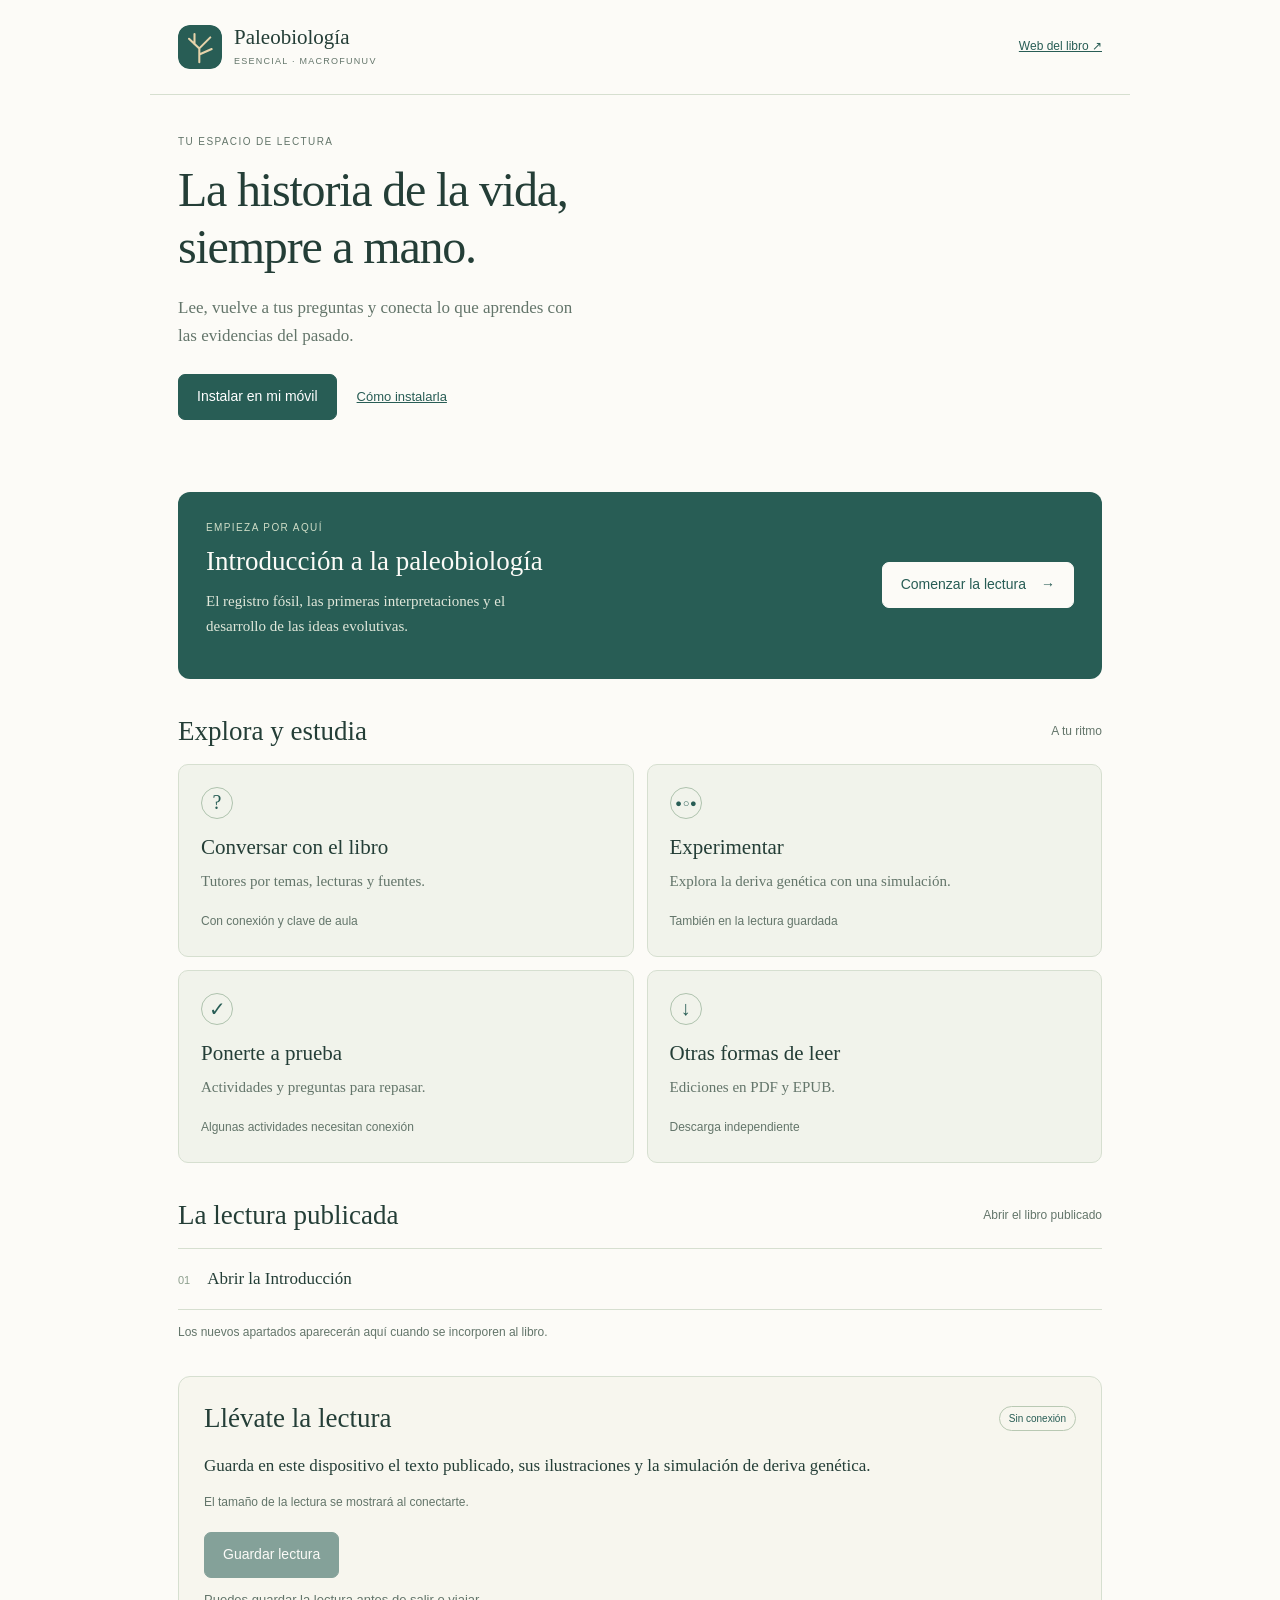
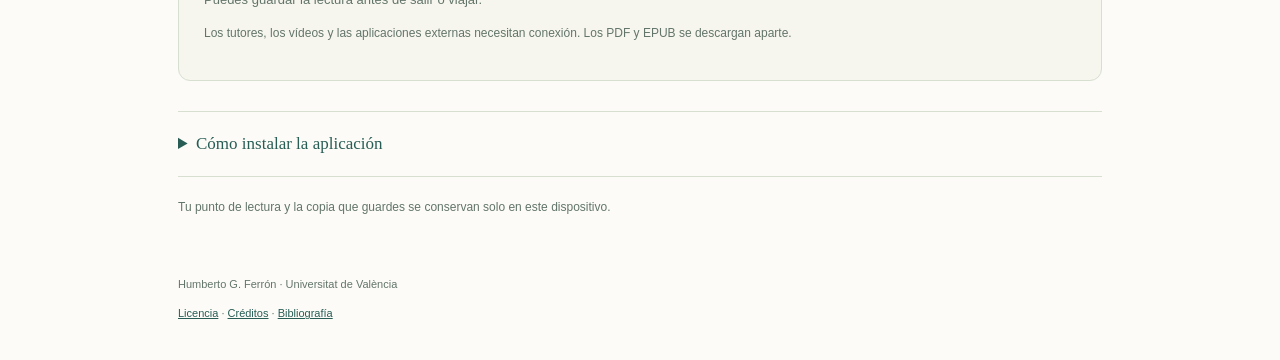
==== portal/app/index.html @ aa5fdee0 "Añadir aplicación instalable con lectura sin conexión y continuidad por pasajes" ====
<!doctype html>
<html lang="es"><head><meta charset="utf-8"><meta name="viewport" content="width=device-width,initial-scale=1,viewport-fit=cover"><meta name="description" content="Tu espacio de lectura y estudio de Paleobiología Esencial. Instala la aplicación y guarda la lectura publicada para consultarla sin conexión."><title>Tu espacio de lectura · Paleobiología Esencial</title>
<!-- paleo-app:start -->
<link rel="manifest" href="../manifest.webmanifest">
<meta name="theme-color" content="#285d55">
<link rel="apple-touch-icon" href="../assets/app-icon-192.png">
<link rel="stylesheet" href="../assets/app.css">
<script src="../assets/app.js" defer></script>
<!-- paleo-app:end -->
</head>
<body class="mobile-app"><div class="app-shell">
<header class="app-header"><a class="app-brand" href="../index.html"><img src="../assets/app-icon.svg" width="44" height="44" alt=""><span>Paleobiología<small>ESENCIAL · MACROFUNUV</small></span></a><a class="app-web-link" href="../index.html">Web del libro ↗</a></header>
<main class="app-main" id="contenido">
<section class="app-welcome" aria-labelledby="welcome-title"><p class="app-eyebrow">Tu espacio de lectura</p><h1 id="welcome-title">La historia de la vida,<br>siempre a mano.</h1><p>Lee, vuelve a tus preguntas y conecta lo que aprendes con las evidencias del pasado.</p><div class="app-install-row"><button class="app-button" type="button" data-install-app>Instalar en mi móvil</button><a class="app-text-link" href="#instalar">Cómo instalarla</a></div><p class="app-status" id="install-status" role="status"></p></section>
<section class="app-resume" aria-labelledby="resume-title"><div><p class="app-eyebrow" id="resume-label">Empieza por aquí</p><h2 id="resume-title">Introducción a la paleobiología</h2><p id="resume-description">El registro fósil, las primeras interpretaciones y el desarrollo de las ideas evolutivas.</p></div><a class="app-button app-button-light" id="continue-reading" href="../es/introduccion.html">Comenzar la lectura <span aria-hidden="true">→</span></a></section>
<section class="app-section" aria-labelledby="explore-title"><div class="app-section-heading"><h2 id="explore-title">Explora y estudia</h2><span class="app-small">A tu ritmo</span></div><div class="app-tiles"><a class="app-tile" href="../asistentes/"><span class="app-tile-icon" aria-hidden="true">?</span><h3>Conversar con el libro</h3><p>Tutores por temas, lecturas y fuentes.</p><span class="app-small">Con conexión y clave de aula</span></a><a class="app-tile" href="../laboratorio/deriva.html"><span class="app-tile-icon app-tile-dots" aria-hidden="true">● ○ ●</span><h3>Experimentar</h3><p>Explora la deriva genética con una simulación.</p><span class="app-small">También en la lectura guardada</span></a><a class="app-tile" href="../ejercicios.html"><span class="app-tile-icon" aria-hidden="true">✓</span><h3>Ponerte a prueba</h3><p>Actividades y preguntas para repasar.</p><span class="app-small">Algunas actividades necesitan conexión</span></a><a class="app-tile" href="../descargas.html"><span class="app-tile-icon" aria-hidden="true">↓</span><h3>Otras formas de leer</h3><p>Ediciones en PDF y EPUB.</p><span class="app-small">Descarga independiente</span></a></div></section>
<section class="app-section" aria-labelledby="contents-title"><div class="app-section-heading"><h2 id="contents-title">La lectura publicada</h2><span class="app-small" id="edition-label">Edición en preparación</span></div><ol class="app-blocks" id="published-blocks"><li><a href="../es/introduccion.html">Abrir la Introducción</a></li></ol><p class="app-small">Los nuevos apartados aparecerán aquí cuando se incorporen al libro.</p></section>
<section class="app-offline-card" aria-labelledby="offline-title"><div class="app-section-heading"><h2 id="offline-title">Llévate la lectura</h2><span class="app-tag">Sin conexión</span></div><p>Guarda en este dispositivo el texto publicado, sus ilustraciones y la simulación de deriva genética.</p><p class="app-small" id="offline-size">Consultando el tamaño de la lectura…</p><div class="app-offline-actions"><button class="app-button" id="save-reading" type="button" disabled>Guardar lectura</button><button class="app-text-button" id="delete-reading" type="button" hidden>Eliminar copia guardada</button></div><progress id="download-progress" max="100" value="0" hidden aria-label="Progreso de guardado de la lectura"></progress><p class="app-status" id="offline-status" role="status">Preparando el guardado en este navegador…</p><p class="app-small">Los tutores, los vídeos y las aplicaciones externas necesitan conexión. Los PDF y EPUB se descargan aparte.</p></section>
<details class="app-help" id="instalar"><summary>Cómo instalar la aplicación</summary><p>En Android, abre esta página en Chrome y pulsa «Instalar en mi móvil». Si el navegador no muestra la instalación, abre su menú ⋮ y busca «Instalar aplicación» o «Añadir a pantalla de inicio».</p><p>Después podrás abrir Paleobiología desde su propio icono. El libro publicado se actualizará al conectarte; si guardas una copia para leer sin conexión, podrás actualizarla desde esta página.</p><p>También puedes seguir leyendo desde la web. La instalación no es necesaria para acceder al material.</p></details>
<p class="app-device-note">Tu punto de lectura y la copia que guardes se conservan solo en este dispositivo.</p>
</main><footer class="app-footer"><p>Humberto G. Ferrón · Universitat de València</p><p><a href="../es/licencia.html">Licencia</a> · <a href="../creditos.html">Créditos</a> · <a href="../es/bibliografia.html">Bibliografía</a></p></footer>
<nav class="app-bottom-nav" aria-label="Navegación de la aplicación"><a href="./" aria-current="page">Inicio</a><a href="../es/introduccion.html">Leer</a><a href="../asistentes/">Tutores</a><a href="../recursos.html">Actividades</a></nav>
</div></body></html>
---- portal/assets/app.css ----
:root{--app-paper:#fcfbf7;--app-ink:#243e37;--app-green:#285d55;--app-soft:#edf1e7;--app-line:#d6dfd0;--app-muted:#63756a;--app-gold:#e6d3aa}.mobile-app{margin:0;background:var(--app-paper);color:var(--app-ink);font:17px/1.65 Georgia,serif}.mobile-app *{box-sizing:border-box}.mobile-app [hidden]{display:none!important}.app-shell{max-width:980px;margin:auto}.app-header{display:flex;align-items:center;justify-content:space-between;gap:20px;padding:24px 28px;border-bottom:1px solid var(--app-line)}.app-brand{display:flex;align-items:center;gap:12px;color:var(--app-ink);text-decoration:none;font-size:21px;line-height:1.25}.app-brand img{flex:none;border-radius:12px}.app-brand small{display:block;font:9px/1.7 Arial,sans-serif;letter-spacing:.14em;color:var(--app-muted);margin-top:4px}.app-web-link{font:12px/1.4 Arial,sans-serif;color:var(--app-green);white-space:nowrap}.app-main{padding:26px 28px 34px}.app-main h1,.app-main h2,.app-main h3{font-weight:normal;line-height:1.2;margin:0}.app-main h1{font-size:48px;letter-spacing:-.025em;margin:12px 0 18px}.app-main h2{font-size:27px}.app-main h3{font-size:21px}.app-main p{margin:12px 0}.app-welcome{padding:13px 0 27px;max-width:650px}.app-welcome>p:not(.app-eyebrow):not(.app-status){max-width:48ch;color:var(--app-muted)}.app-eyebrow{font:10px/1.5 Arial,sans-serif;letter-spacing:.14em;text-transform:uppercase;color:var(--app-muted);margin:0!important}.app-install-row{display:flex;align-items:center;gap:20px;margin-top:24px;flex-wrap:wrap}.app-button{display:inline-flex;align-items:center;justify-content:center;gap:15px;min-height:46px;border:1px solid var(--app-green);border-radius:7px;padding:11px 18px;background:var(--app-green);color:#fff;text-decoration:none;font:14px/1.4 Arial,sans-serif;cursor:pointer;text-align:center}.app-button:disabled{opacity:.55;cursor:default}.app-text-link,.app-text-button{font:13px/1.5 Arial,sans-serif;color:var(--app-green)}.app-text-button{border:0;background:transparent;padding:10px 0;cursor:pointer;text-decoration:underline}.app-status{font:13px/1.6 Arial,sans-serif;color:var(--app-muted);min-height:1.6em}.app-resume{background:var(--app-green);color:var(--app-paper);padding:28px;border-radius:12px;display:flex;align-items:center;gap:24px;justify-content:space-between}.app-resume .app-eyebrow{color:#cfddc7}.app-resume h2{font-size:27px;margin-top:10px;max-width:26ch}.app-resume p:not(.app-eyebrow){color:#e0e7da;font-size:15px;max-width:48ch}.app-button-light{background:var(--app-paper);color:var(--app-green);border-color:var(--app-paper);flex:none}.app-section{margin-top:36px}.app-section-heading{display:flex;align-items:center;justify-content:space-between;gap:15px;margin-bottom:17px}.app-small{font:12px/1.7 Arial,sans-serif;color:var(--app-muted)}.app-tiles{display:grid;grid-template-columns:repeat(2,minmax(0,1fr));gap:13px}.app-tile{display:block;background:#f1f3eb;border:1px solid var(--app-line);border-radius:10px;padding:22px;text-decoration:none;color:var(--app-ink)}.app-tile:hover{border-color:#7e9b87;background:#ebefe3}.app-tile p{font-size:15px;color:var(--app-muted);margin:9px 0 12px}.app-tile-icon{display:inline-flex;align-items:center;justify-content:center;width:32px;height:32px;border:1px solid #afc3ae;border-radius:50%;font:20px Georgia,serif;color:var(--app-green);margin-bottom:16px}.app-tile-dots{font-size:11px;letter-spacing:-1px}.app-blocks{list-style:none;margin:0;padding:0;border-top:1px solid var(--app-line);counter-reset:app-block}.app-blocks li{counter-increment:app-block;display:flex;align-items:baseline;gap:17px;border-bottom:1px solid var(--app-line);padding:17px 0}.app-blocks li:before{content:counter(app-block,decimal-leading-zero);font:11px Arial,sans-serif;color:#8d9f8e;flex:none}.app-blocks a{color:var(--app-ink);text-decoration:none;font-size:17px;line-height:1.5}.app-blocks a:hover{text-decoration:underline}.app-offline-card{border:1px solid var(--app-line);padding:25px;border-radius:12px;margin-top:34px;background:#f7f6ee}.app-tag{font:10px Arial,sans-serif;padding:6px 9px;border:1px solid #b9c9b3;border-radius:30px;color:var(--app-green);white-space:nowrap}.app-offline-actions{display:flex;gap:20px;align-items:center;flex-wrap:wrap;margin-top:20px}.app-offline-card progress{display:block;width:100%;height:9px;accent-color:var(--app-green);margin-top:20px}.app-help{border-block:1px solid var(--app-line);padding:18px 0;margin-top:30px}.app-help summary{cursor:pointer;color:var(--app-green);font-size:17px}.app-help p{font-size:15px}.app-device-note{font:12px/1.7 Arial,sans-serif;color:var(--app-muted);margin-top:20px!important}.app-footer{padding:0 28px 26px;font:11px/1.7 Arial,sans-serif;color:var(--app-muted)}.app-footer a{color:var(--app-green)}.app-bottom-nav{display:none}.app-offline-page{max-width:620px;margin:8vh auto}.app-offline-page h1{font-size:40px}.mobile-app a:focus-visible,.mobile-app button:focus-visible,.mobile-app summary:focus-visible{outline:3px solid #ac8236;outline-offset:4px}.paleo-offline-notice{font:13px/1.6 Arial,sans-serif;background:#edf1e7;color:#2e5e55;padding:11px 18px;border-bottom:1px solid #c6d3bd;text-align:center}.paleo-offline-notice a{color:inherit}.paleo-app-download{margin-bottom:25px}.paleo-app-download h2{font-weight:normal}
@media(max-width:650px){.app-header{padding:17px 20px;gap:12px}.app-web-link{font-size:11px}.app-brand{font-size:19px}.app-brand img{width:40px;height:40px}.app-main{padding:19px 20px 30px}.app-main h1{font-size:37px}.app-welcome{padding-top:9px;padding-bottom:20px}.app-resume{padding:23px;display:block}.app-resume h2{font-size:26px}.app-resume .app-button{margin-top:12px;width:100%}.app-section{margin-top:30px}.app-main h2{font-size:25px}.app-section-heading{align-items:baseline}.app-tiles{gap:10px}.app-tile{padding:17px 14px}.app-tile h3{font-size:20px}.app-tile p{font-size:14px}.app-tile .app-small{font-size:11px}.app-offline-card{padding:21px 18px}.app-bottom-nav{position:fixed;bottom:0;left:0;right:0;z-index:1020;display:flex;justify-content:space-around;gap:4px;background:#fcfbf7f5;border-top:1px solid var(--app-line);padding:8px 10px calc(8px + env(safe-area-inset-bottom));backdrop-filter:blur(10px)}.app-bottom-nav a{font:12px/1.5 Arial,sans-serif;color:var(--app-muted);text-decoration:none;padding:9px 12px;min-height:36px}.app-bottom-nav a[aria-current]{background:var(--app-soft);border-radius:7px;color:var(--app-green)}.app-footer{padding:0 20px calc(90px + env(safe-area-inset-bottom))}.app-install-row{gap:16px}.app-offline-page h1{font-size:34px}.app-offline-page{margin-top:3vh}.app-header{padding-top:calc(17px + env(safe-area-inset-top))}}
@media(prefers-reduced-motion:reduce){.mobile-app *{scroll-behavior:auto!important}}@media print{.app-bottom-nav,.app-install-row,.app-offline-actions,.paleo-offline-notice{display:none!important}}
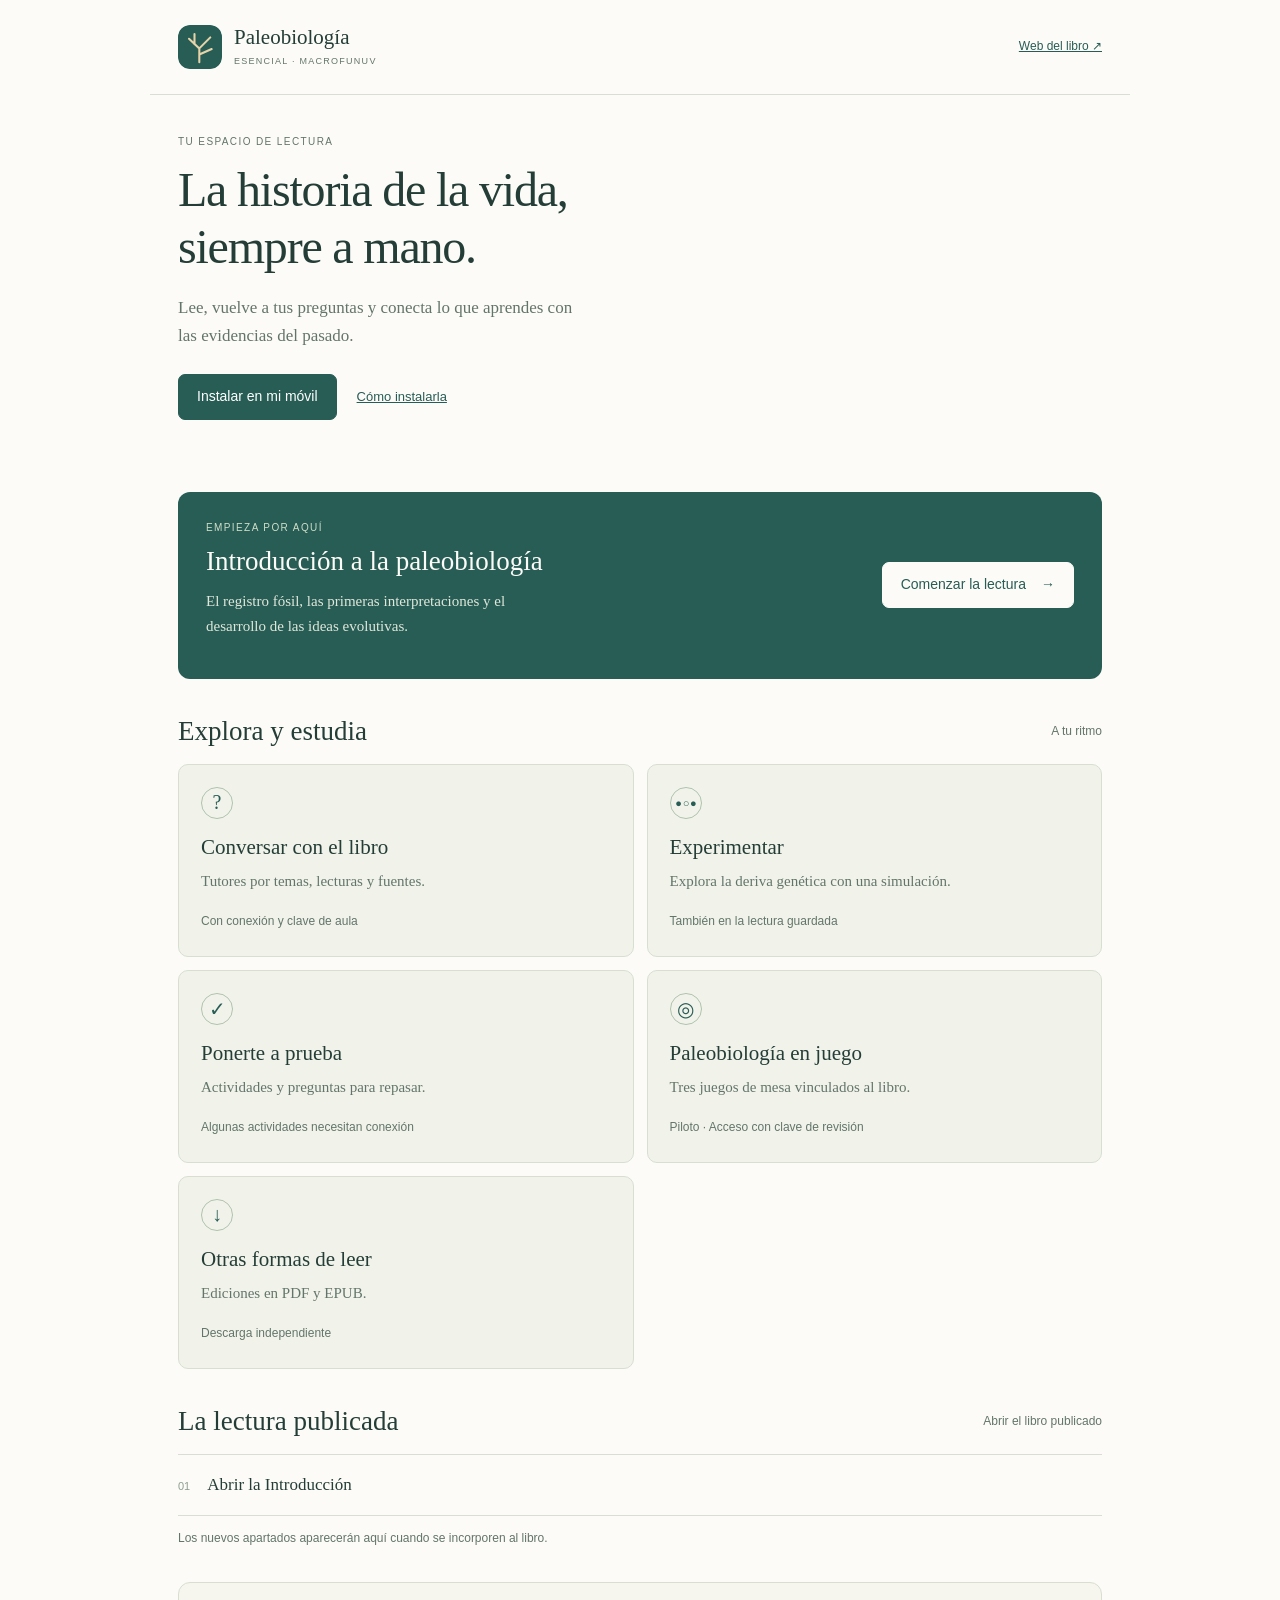
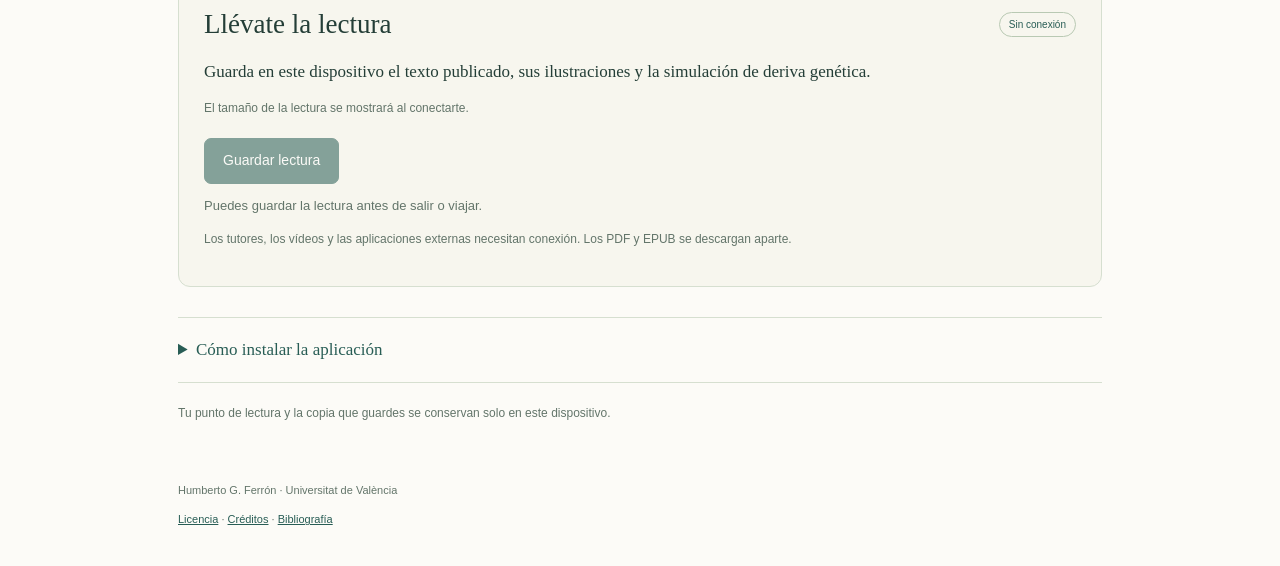
==== commit 6072a9d2: "Añadir la entrada de revisión de Paleobiología en juego" ====
--- a/portal/app/index.html
+++ b/portal/app/index.html
@@ -1,23 +1,23 @@
-<!doctype html>
-<html lang="es"><head><meta charset="utf-8"><meta name="viewport" content="width=device-width,initial-scale=1,viewport-fit=cover"><meta name="description" content="Tu espacio de lectura y estudio de Paleobiología Esencial. Instala la aplicación y guarda la lectura publicada para consultarla sin conexión."><title>Tu espacio de lectura · Paleobiología Esencial</title>
-<!-- paleo-app:start -->
-<link rel="manifest" href="../manifest.webmanifest">
-<meta name="theme-color" content="#285d55">
-<link rel="apple-touch-icon" href="../assets/app-icon-192.png">
-<link rel="stylesheet" href="../assets/app.css">
-<script src="../assets/app.js" defer></script>
-<!-- paleo-app:end -->
-</head>
-<body class="mobile-app"><div class="app-shell">
-<header class="app-header"><a class="app-brand" href="../index.html"><img src="../assets/app-icon.svg" width="44" height="44" alt=""><span>Paleobiología<small>ESENCIAL · MACROFUNUV</small></span></a><a class="app-web-link" href="../index.html">Web del libro ↗</a></header>
-<main class="app-main" id="contenido">
-<section class="app-welcome" aria-labelledby="welcome-title"><p class="app-eyebrow">Tu espacio de lectura</p><h1 id="welcome-title">La historia de la vida,<br>siempre a mano.</h1><p>Lee, vuelve a tus preguntas y conecta lo que aprendes con las evidencias del pasado.</p><div class="app-install-row"><button class="app-button" type="button" data-install-app>Instalar en mi móvil</button><a class="app-text-link" href="#instalar">Cómo instalarla</a></div><p class="app-status" id="install-status" role="status"></p></section>
-<section class="app-resume" aria-labelledby="resume-title"><div><p class="app-eyebrow" id="resume-label">Empieza por aquí</p><h2 id="resume-title">Introducción a la paleobiología</h2><p id="resume-description">El registro fósil, las primeras interpretaciones y el desarrollo de las ideas evolutivas.</p></div><a class="app-button app-button-light" id="continue-reading" href="../es/introduccion.html">Comenzar la lectura <span aria-hidden="true">→</span></a></section>
-<section class="app-section" aria-labelledby="explore-title"><div class="app-section-heading"><h2 id="explore-title">Explora y estudia</h2><span class="app-small">A tu ritmo</span></div><div class="app-tiles"><a class="app-tile" href="../asistentes/"><span class="app-tile-icon" aria-hidden="true">?</span><h3>Conversar con el libro</h3><p>Tutores por temas, lecturas y fuentes.</p><span class="app-small">Con conexión y clave de aula</span></a><a class="app-tile" href="../laboratorio/deriva.html"><span class="app-tile-icon app-tile-dots" aria-hidden="true">● ○ ●</span><h3>Experimentar</h3><p>Explora la deriva genética con una simulación.</p><span class="app-small">También en la lectura guardada</span></a><a class="app-tile" href="../ejercicios.html"><span class="app-tile-icon" aria-hidden="true">✓</span><h3>Ponerte a prueba</h3><p>Actividades y preguntas para repasar.</p><span class="app-small">Algunas actividades necesitan conexión</span></a><a class="app-tile" href="../descargas.html"><span class="app-tile-icon" aria-hidden="true">↓</span><h3>Otras formas de leer</h3><p>Ediciones en PDF y EPUB.</p><span class="app-small">Descarga independiente</span></a></div></section>
-<section class="app-section" aria-labelledby="contents-title"><div class="app-section-heading"><h2 id="contents-title">La lectura publicada</h2><span class="app-small" id="edition-label">Edición en preparación</span></div><ol class="app-blocks" id="published-blocks"><li><a href="../es/introduccion.html">Abrir la Introducción</a></li></ol><p class="app-small">Los nuevos apartados aparecerán aquí cuando se incorporen al libro.</p></section>
-<section class="app-offline-card" aria-labelledby="offline-title"><div class="app-section-heading"><h2 id="offline-title">Llévate la lectura</h2><span class="app-tag">Sin conexión</span></div><p>Guarda en este dispositivo el texto publicado, sus ilustraciones y la simulación de deriva genética.</p><p class="app-small" id="offline-size">Consultando el tamaño de la lectura…</p><div class="app-offline-actions"><button class="app-button" id="save-reading" type="button" disabled>Guardar lectura</button><button class="app-text-button" id="delete-reading" type="button" hidden>Eliminar copia guardada</button></div><progress id="download-progress" max="100" value="0" hidden aria-label="Progreso de guardado de la lectura"></progress><p class="app-status" id="offline-status" role="status">Preparando el guardado en este navegador…</p><p class="app-small">Los tutores, los vídeos y las aplicaciones externas necesitan conexión. Los PDF y EPUB se descargan aparte.</p></section>
-<details class="app-help" id="instalar"><summary>Cómo instalar la aplicación</summary><p>En Android, abre esta página en Chrome y pulsa «Instalar en mi móvil». Si el navegador no muestra la instalación, abre su menú ⋮ y busca «Instalar aplicación» o «Añadir a pantalla de inicio».</p><p>Después podrás abrir Paleobiología desde su propio icono. El libro publicado se actualizará al conectarte; si guardas una copia para leer sin conexión, podrás actualizarla desde esta página.</p><p>También puedes seguir leyendo desde la web. La instalación no es necesaria para acceder al material.</p></details>
-<p class="app-device-note">Tu punto de lectura y la copia que guardes se conservan solo en este dispositivo.</p>
-</main><footer class="app-footer"><p>Humberto G. Ferrón · Universitat de València</p><p><a href="../es/licencia.html">Licencia</a> · <a href="../creditos.html">Créditos</a> · <a href="../es/bibliografia.html">Bibliografía</a></p></footer>
-<nav class="app-bottom-nav" aria-label="Navegación de la aplicación"><a href="./" aria-current="page">Inicio</a><a href="../es/introduccion.html">Leer</a><a href="../asistentes/">Tutores</a><a href="../recursos.html">Actividades</a></nav>
-</div></body></html>
+<!doctype html>
+<html lang="es"><head><meta charset="utf-8"><meta name="viewport" content="width=device-width,initial-scale=1,viewport-fit=cover"><meta name="description" content="Tu espacio de lectura y estudio de Paleobiología Esencial. Instala la aplicación y guarda la lectura publicada para consultarla sin conexión."><title>Tu espacio de lectura · Paleobiología Esencial</title>
+<!-- paleo-app:start -->
+<link rel="manifest" href="../manifest.webmanifest">
+<meta name="theme-color" content="#285d55">
+<link rel="apple-touch-icon" href="../assets/app-icon-192.png">
+<link rel="stylesheet" href="../assets/app.css">
+<script src="../assets/app.js" defer></script>
+<!-- paleo-app:end -->
+</head>
+<body class="mobile-app"><div class="app-shell">
+<header class="app-header"><a class="app-brand" href="../index.html"><img src="../assets/app-icon.svg" width="44" height="44" alt=""><span>Paleobiología<small>ESENCIAL · MACROFUNUV</small></span></a><a class="app-web-link" href="../index.html">Web del libro ↗</a></header>
+<main class="app-main" id="contenido">
+<section class="app-welcome" aria-labelledby="welcome-title"><p class="app-eyebrow">Tu espacio de lectura</p><h1 id="welcome-title">La historia de la vida,<br>siempre a mano.</h1><p>Lee, vuelve a tus preguntas y conecta lo que aprendes con las evidencias del pasado.</p><div class="app-install-row"><button class="app-button" type="button" data-install-app>Instalar en mi móvil</button><a class="app-text-link" href="#instalar">Cómo instalarla</a></div><p class="app-status" id="install-status" role="status"></p></section>
+<section class="app-resume" aria-labelledby="resume-title"><div><p class="app-eyebrow" id="resume-label">Empieza por aquí</p><h2 id="resume-title">Introducción a la paleobiología</h2><p id="resume-description">El registro fósil, las primeras interpretaciones y el desarrollo de las ideas evolutivas.</p></div><a class="app-button app-button-light" id="continue-reading" href="../es/introduccion.html">Comenzar la lectura <span aria-hidden="true">→</span></a></section>
+<section class="app-section" aria-labelledby="explore-title"><div class="app-section-heading"><h2 id="explore-title">Explora y estudia</h2><span class="app-small">A tu ritmo</span></div><div class="app-tiles"><a class="app-tile" href="../asistentes/"><span class="app-tile-icon" aria-hidden="true">?</span><h3>Conversar con el libro</h3><p>Tutores por temas, lecturas y fuentes.</p><span class="app-small">Con conexión y clave de aula</span></a><a class="app-tile" href="../laboratorio/deriva.html"><span class="app-tile-icon app-tile-dots" aria-hidden="true">● ○ ●</span><h3>Experimentar</h3><p>Explora la deriva genética con una simulación.</p><span class="app-small">También en la lectura guardada</span></a><a class="app-tile" href="../ejercicios.html"><span class="app-tile-icon" aria-hidden="true">✓</span><h3>Ponerte a prueba</h3><p>Actividades y preguntas para repasar.</p><span class="app-small">Algunas actividades necesitan conexión</span></a><a class="app-tile" href="../juegos/"><span class="app-tile-icon" aria-hidden="true">◎</span><h3>Paleobiología en juego</h3><p>Tres juegos de mesa vinculados al libro.</p><span class="app-small">Piloto · Acceso con clave de revisión</span></a><a class="app-tile" href="../descargas.html"><span class="app-tile-icon" aria-hidden="true">↓</span><h3>Otras formas de leer</h3><p>Ediciones en PDF y EPUB.</p><span class="app-small">Descarga independiente</span></a></div></section>
+<section class="app-section" aria-labelledby="contents-title"><div class="app-section-heading"><h2 id="contents-title">La lectura publicada</h2><span class="app-small" id="edition-label">Edición en preparación</span></div><ol class="app-blocks" id="published-blocks"><li><a href="../es/introduccion.html">Abrir la Introducción</a></li></ol><p class="app-small">Los nuevos apartados aparecerán aquí cuando se incorporen al libro.</p></section>
+<section class="app-offline-card" aria-labelledby="offline-title"><div class="app-section-heading"><h2 id="offline-title">Llévate la lectura</h2><span class="app-tag">Sin conexión</span></div><p>Guarda en este dispositivo el texto publicado, sus ilustraciones y la simulación de deriva genética.</p><p class="app-small" id="offline-size">Consultando el tamaño de la lectura…</p><div class="app-offline-actions"><button class="app-button" id="save-reading" type="button" disabled>Guardar lectura</button><button class="app-text-button" id="delete-reading" type="button" hidden>Eliminar copia guardada</button></div><progress id="download-progress" max="100" value="0" hidden aria-label="Progreso de guardado de la lectura"></progress><p class="app-status" id="offline-status" role="status">Preparando el guardado en este navegador…</p><p class="app-small">Los tutores, los vídeos y las aplicaciones externas necesitan conexión. Los PDF y EPUB se descargan aparte.</p></section>
+<details class="app-help" id="instalar"><summary>Cómo instalar la aplicación</summary><p>En Android, abre esta página en Chrome y pulsa «Instalar en mi móvil». Si el navegador no muestra la instalación, abre su menú ⋮ y busca «Instalar aplicación» o «Añadir a pantalla de inicio».</p><p>Después podrás abrir Paleobiología desde su propio icono. El libro publicado se actualizará al conectarte; si guardas una copia para leer sin conexión, podrás actualizarla desde esta página.</p><p>También puedes seguir leyendo desde la web. La instalación no es necesaria para acceder al material.</p></details>
+<p class="app-device-note">Tu punto de lectura y la copia que guardes se conservan solo en este dispositivo.</p>
+</main><footer class="app-footer"><p>Humberto G. Ferrón · Universitat de València</p><p><a href="../es/licencia.html">Licencia</a> · <a href="../creditos.html">Créditos</a> · <a href="../es/bibliografia.html">Bibliografía</a></p></footer>
+<nav class="app-bottom-nav" aria-label="Navegación de la aplicación"><a href="./" aria-current="page">Inicio</a><a href="../es/introduccion.html">Leer</a><a href="../asistentes/">Tutores</a><a href="../recursos.html">Actividades</a></nav>
+</div></body></html>
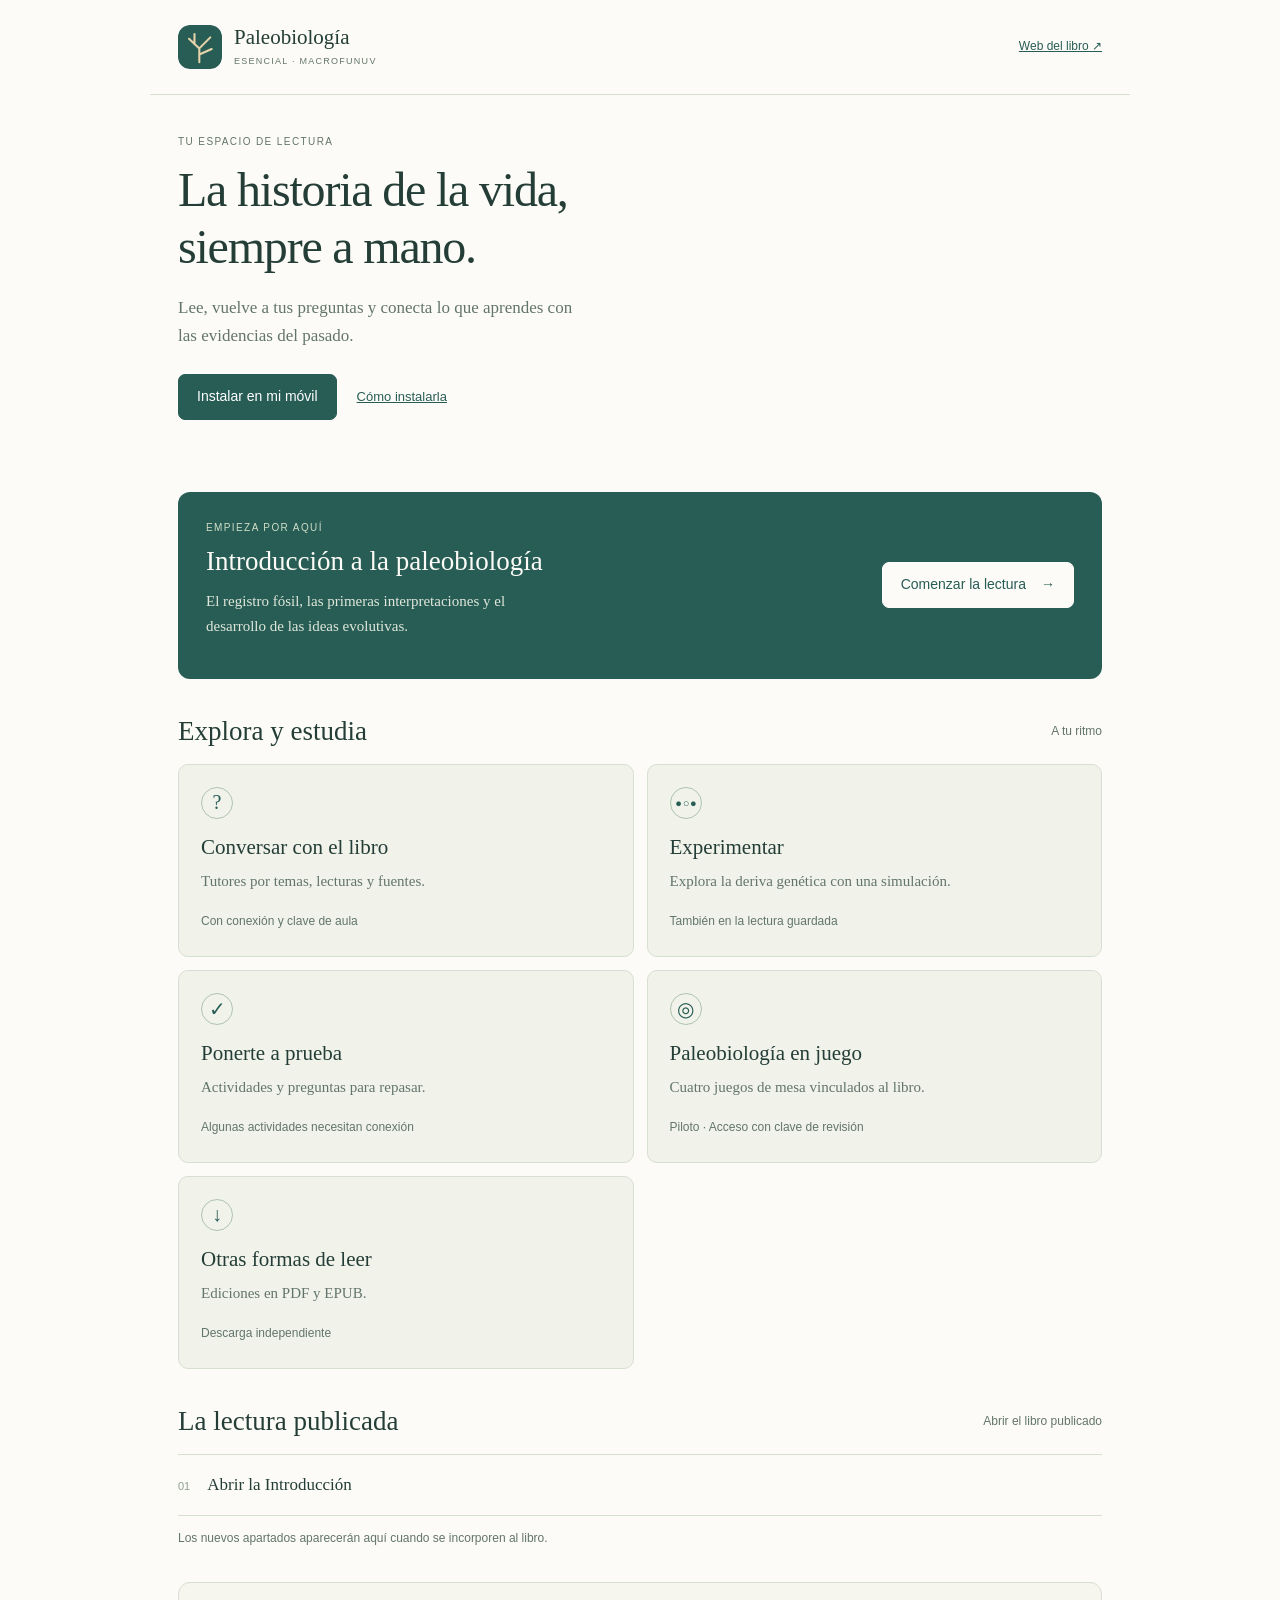
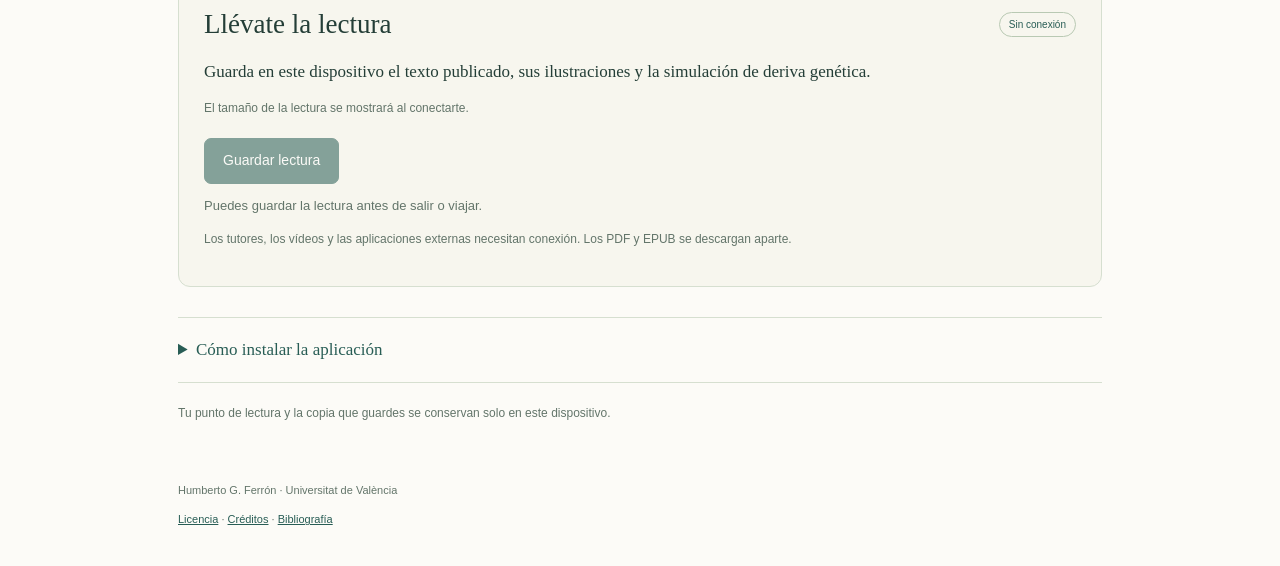
==== commit 791f12d1: "Activa el cuarto juego con acceso de revisión" ====
--- a/portal/app/index.html
+++ b/portal/app/index.html
@@ -13,7 +13,7 @@
 <main class="app-main" id="contenido">
 <section class="app-welcome" aria-labelledby="welcome-title"><p class="app-eyebrow">Tu espacio de lectura</p><h1 id="welcome-title">La historia de la vida,<br>siempre a mano.</h1><p>Lee, vuelve a tus preguntas y conecta lo que aprendes con las evidencias del pasado.</p><div class="app-install-row"><button class="app-button" type="button" data-install-app>Instalar en mi móvil</button><a class="app-text-link" href="#instalar">Cómo instalarla</a></div><p class="app-status" id="install-status" role="status"></p></section>
 <section class="app-resume" aria-labelledby="resume-title"><div><p class="app-eyebrow" id="resume-label">Empieza por aquí</p><h2 id="resume-title">Introducción a la paleobiología</h2><p id="resume-description">El registro fósil, las primeras interpretaciones y el desarrollo de las ideas evolutivas.</p></div><a class="app-button app-button-light" id="continue-reading" href="../es/introduccion.html">Comenzar la lectura <span aria-hidden="true">→</span></a></section>
-<section class="app-section" aria-labelledby="explore-title"><div class="app-section-heading"><h2 id="explore-title">Explora y estudia</h2><span class="app-small">A tu ritmo</span></div><div class="app-tiles"><a class="app-tile" href="../asistentes/"><span class="app-tile-icon" aria-hidden="true">?</span><h3>Conversar con el libro</h3><p>Tutores por temas, lecturas y fuentes.</p><span class="app-small">Con conexión y clave de aula</span></a><a class="app-tile" href="../laboratorio/deriva.html"><span class="app-tile-icon app-tile-dots" aria-hidden="true">● ○ ●</span><h3>Experimentar</h3><p>Explora la deriva genética con una simulación.</p><span class="app-small">También en la lectura guardada</span></a><a class="app-tile" href="../ejercicios.html"><span class="app-tile-icon" aria-hidden="true">✓</span><h3>Ponerte a prueba</h3><p>Actividades y preguntas para repasar.</p><span class="app-small">Algunas actividades necesitan conexión</span></a><a class="app-tile" href="../juegos/"><span class="app-tile-icon" aria-hidden="true">◎</span><h3>Paleobiología en juego</h3><p>Tres juegos de mesa vinculados al libro.</p><span class="app-small">Piloto · Acceso con clave de revisión</span></a><a class="app-tile" href="../descargas.html"><span class="app-tile-icon" aria-hidden="true">↓</span><h3>Otras formas de leer</h3><p>Ediciones en PDF y EPUB.</p><span class="app-small">Descarga independiente</span></a></div></section>
+<section class="app-section" aria-labelledby="explore-title"><div class="app-section-heading"><h2 id="explore-title">Explora y estudia</h2><span class="app-small">A tu ritmo</span></div><div class="app-tiles"><a class="app-tile" href="../asistentes/"><span class="app-tile-icon" aria-hidden="true">?</span><h3>Conversar con el libro</h3><p>Tutores por temas, lecturas y fuentes.</p><span class="app-small">Con conexión y clave de aula</span></a><a class="app-tile" href="../laboratorio/deriva.html"><span class="app-tile-icon app-tile-dots" aria-hidden="true">● ○ ●</span><h3>Experimentar</h3><p>Explora la deriva genética con una simulación.</p><span class="app-small">También en la lectura guardada</span></a><a class="app-tile" href="../ejercicios.html"><span class="app-tile-icon" aria-hidden="true">✓</span><h3>Ponerte a prueba</h3><p>Actividades y preguntas para repasar.</p><span class="app-small">Algunas actividades necesitan conexión</span></a><a class="app-tile" href="../juegos/"><span class="app-tile-icon" aria-hidden="true">◎</span><h3>Paleobiología en juego</h3><p>Cuatro juegos de mesa vinculados al libro.</p><span class="app-small">Piloto · Acceso con clave de revisión</span></a><a class="app-tile" href="../descargas.html"><span class="app-tile-icon" aria-hidden="true">↓</span><h3>Otras formas de leer</h3><p>Ediciones en PDF y EPUB.</p><span class="app-small">Descarga independiente</span></a></div></section>
 <section class="app-section" aria-labelledby="contents-title"><div class="app-section-heading"><h2 id="contents-title">La lectura publicada</h2><span class="app-small" id="edition-label">Edición en preparación</span></div><ol class="app-blocks" id="published-blocks"><li><a href="../es/introduccion.html">Abrir la Introducción</a></li></ol><p class="app-small">Los nuevos apartados aparecerán aquí cuando se incorporen al libro.</p></section>
 <section class="app-offline-card" aria-labelledby="offline-title"><div class="app-section-heading"><h2 id="offline-title">Llévate la lectura</h2><span class="app-tag">Sin conexión</span></div><p>Guarda en este dispositivo el texto publicado, sus ilustraciones y la simulación de deriva genética.</p><p class="app-small" id="offline-size">Consultando el tamaño de la lectura…</p><div class="app-offline-actions"><button class="app-button" id="save-reading" type="button" disabled>Guardar lectura</button><button class="app-text-button" id="delete-reading" type="button" hidden>Eliminar copia guardada</button></div><progress id="download-progress" max="100" value="0" hidden aria-label="Progreso de guardado de la lectura"></progress><p class="app-status" id="offline-status" role="status">Preparando el guardado en este navegador…</p><p class="app-small">Los tutores, los vídeos y las aplicaciones externas necesitan conexión. Los PDF y EPUB se descargan aparte.</p></section>
 <details class="app-help" id="instalar"><summary>Cómo instalar la aplicación</summary><p>En Android, abre esta página en Chrome y pulsa «Instalar en mi móvil». Si el navegador no muestra la instalación, abre su menú ⋮ y busca «Instalar aplicación» o «Añadir a pantalla de inicio».</p><p>Después podrás abrir Paleobiología desde su propio icono. El libro publicado se actualizará al conectarte; si guardas una copia para leer sin conexión, podrás actualizarla desde esta página.</p><p>También puedes seguir leyendo desde la web. La instalación no es necesaria para acceder al material.</p></details>
